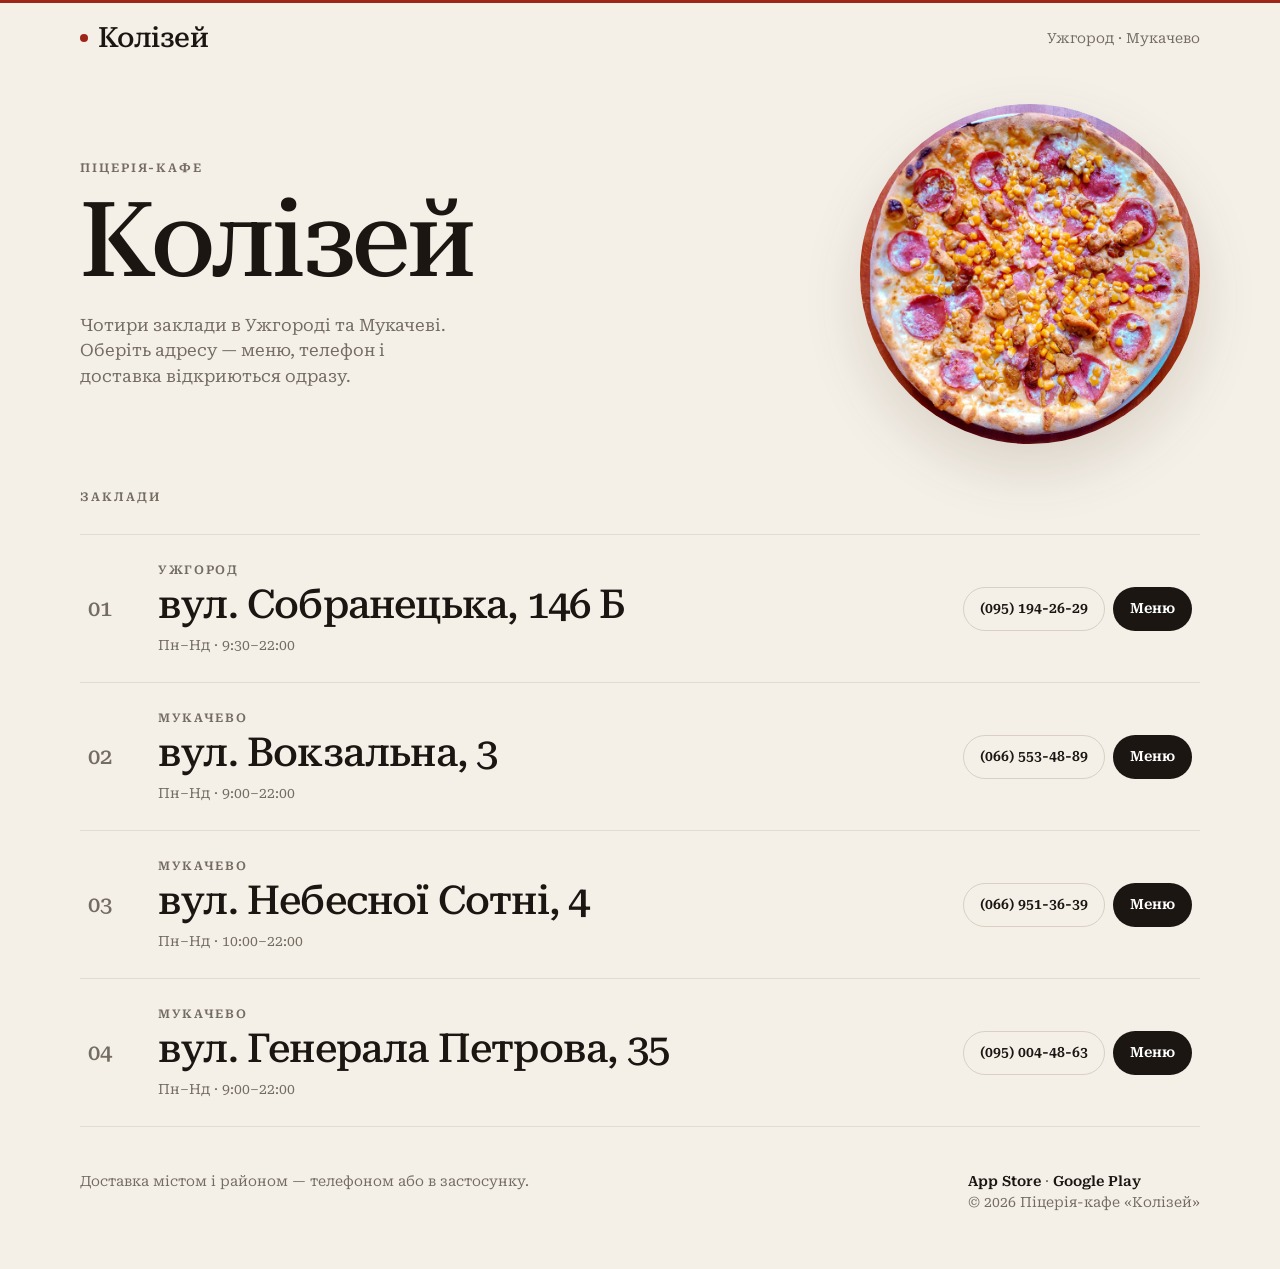
==== index.html @ 5df304d0 "." ====
<!DOCTYPE html>
<html lang="uk">
<head>
<meta charset="utf-8">
<meta name="viewport" content="width=device-width, initial-scale=1">
<title>Піцерія-кафе «Колізей»</title>
<meta name="description" content="Піцерія-кафе «Колізей» в Ужгороді та Мукачеві. Меню, години роботи, телефони і доставка.">
<meta name="theme-color" content="#f4f0e8">
<meta property="og:title" content="Піцерія-кафе «Колізей»">
<meta property="og:description" content="Піцерія-кафе «Колізей» в Ужгороді та Мукачеві. Меню, години роботи, телефони і доставка.">
<meta property="og:image" content="https://kolizey-pizza.com/img/pizza/Monaco.jpg">

<link rel="preconnect" href="https://fonts.googleapis.com">
<link rel="preconnect" href="https://fonts.gstatic.com" crossorigin>
<link href="https://fonts.googleapis.com/css2?family=Roboto+Serif:opsz,wght@8..144,400;8..144,500;8..144,600;8..144,700&display=swap" rel="stylesheet">
<link rel="icon" href="favicon.png">

<link rel="stylesheet" href="assets/style.css?v=11">

<script async src="https://www.googletagmanager.com/gtag/js?id=G-NY5XQ41CEL"></script>
<script>
  window.dataLayer = window.dataLayer || [];
  function gtag(){dataLayer.push(arguments);}
  gtag('js', new Date());
  gtag('config', 'G-NY5XQ41CEL');
</script>

</head>
<body>
<a class="skip" href="#places">До вмісту</a>

<header class="wrap site-header">
  <a class="brand" href="./"><i></i>Колізей</a>
  <span class="header-note">Ужгород · Мукачево</span>
</header>
<main class="wrap">
  <section class="hero">
    <div>
      <p class="eyebrow">Піцерія-кафе</p>
      <h1>Колізей</h1>
      <p class="lede">Чотири заклади в Ужгороді та Мукачеві. Оберіть адресу — меню, телефон і доставка відкриються одразу.</p>
    </div>
    <img class="hero-photo" src="assets/hero.jpg" alt="Піца Монако" width="840" height="840">
  </section>
  <p class="places-label" id="places">Заклади</p>
  <ul class="places">
    
<li class="place">
  <span class="place__n">01</span>
  <div>
    <span class="place__city">Ужгород</span>
    <h2 class="place__street">вул. Собранецька, 146 Б</h2>
    <p class="place__meta">Пн–Нд · 9:30–22:00</p>
  </div>
  <div class="place__actions">
    <a class="btn btn-ghost" href="tel:+380951942629">(095) 194-26-29</a>
    <a class="btn btn-solid" href="sobranecka/">Меню</a>
  </div>
</li>
<li class="place">
  <span class="place__n">02</span>
  <div>
    <span class="place__city">Мукачево</span>
    <h2 class="place__street">вул. Вокзальна, 3</h2>
    <p class="place__meta">Пн–Нд · 9:00–22:00</p>
  </div>
  <div class="place__actions">
    <a class="btn btn-ghost" href="tel:+380665534889">(066) 553-48-89</a>
    <a class="btn btn-solid" href="vokzal/">Меню</a>
  </div>
</li>
<li class="place">
  <span class="place__n">03</span>
  <div>
    <span class="place__city">Мукачево</span>
    <h2 class="place__street">вул. Небесної Сотні, 4</h2>
    <p class="place__meta">Пн–Нд · 10:00–22:00</p>
  </div>
  <div class="place__actions">
    <a class="btn btn-ghost" href="tel:+380669513639">(066) 951-36-39</a>
    <a class="btn btn-solid" href="artema/">Меню</a>
  </div>
</li>
<li class="place">
  <span class="place__n">04</span>
  <div>
    <span class="place__city">Мукачево</span>
    <h2 class="place__street">вул. Генерала Петрова, 35</h2>
    <p class="place__meta">Пн–Нд · 9:00–22:00</p>
  </div>
  <div class="place__actions">
    <a class="btn btn-ghost" href="tel:+380950044863">(095) 004-48-63</a>
    <a class="btn btn-solid" href="rosvyhovo/">Меню</a>
  </div>
</li>
  </ul>
</main>
<footer class="wrap home-foot">
  <p>Доставка містом і районом — телефоном або в застосунку.</p>
  <p><a href="https://apps.apple.com/ua/app/%D0%BF%D1%96%D1%86%D0%B5%D1%80%D1%96%D1%8F-%D0%BA%D0%B0%D1%84%D0%B5-%D0%BA%D0%BE%D0%BB%D1%96%D0%B7%D0%B5%D0%B9/id1487062703?l=ua">App Store</a> · <a href="https://play.google.com/store/apps/details?id=com.devseonet.coliseum">Google Play</a><br>© 2026 Піцерія-кафе «Колізей»</p>
</footer>
</body>
</html>
---- assets/style.css ----
:root {
  --paper: #f4f0e8;
  --paper-2: #fffcf7;
  --ink: #1b1612;
  --muted: #746b62;
  --line: #e3dad0;
  --red: #9c2418;
  --serif: "Roboto Serif", Georgia, serif;
  --text: "Roboto Serif", Georgia, serif;
  --shadow: 0 24px 60px rgba(70, 36, 12, 0.14);
}

*,
*::before,
*::after {
  box-sizing: border-box;
}

html {
  scroll-behavior: smooth;
}

body {
  margin: 0;
  min-height: 100%;
  color: var(--ink);
  background: var(--paper);
  font-family: var(--text);
  font-size: 16.5px;
  line-height: 1.5;
  text-rendering: optimizeLegibility;
  -webkit-font-smoothing: antialiased;
}

body::before {
  content: "";
  position: fixed;
  inset: 0 0 auto 0;
  height: 3px;
  background: var(--red);
  z-index: 40;
}

img {
  max-width: 100%;
  display: block;
}

a {
  color: inherit;
  text-decoration: none;
  -webkit-tap-highlight-color: transparent;
}

button,
input {
  font: inherit;
  color: inherit;
  -webkit-tap-highlight-color: transparent;
}

::selection {
  background: #f0d4cc;
}

:focus {
  outline: none;
}

:focus-visible {
  outline: 2px solid var(--red);
  outline-offset: 3px;
}

.skip {
  position: absolute;
  left: 16px;
  top: -48px;
  z-index: 50;
  background: var(--ink);
  color: white;
  padding: 8px 12px;
  border-radius: 8px;
}

.skip:focus {
  top: 12px;
}

.wrap {
  width: min(1120px, calc(100% - 40px));
  margin: 0 auto;
}

.site-header {
  display: flex;
  align-items: center;
  justify-content: space-between;
  min-height: 76px;
}

.brand {
  display: inline-flex;
  align-items: center;
  gap: 10px;
  font-family: var(--serif);
  font-size: 28px;
  font-weight: 500;
  letter-spacing: -0.02em;
  line-height: 1.15;
}

.brand i {
  width: 8px;
  height: 8px;
  border-radius: 50%;
  background: var(--red);
  display: block;
}

.header-note {
  color: var(--muted);
  font-size: 14px;
}

.hero {
  display: grid;
  grid-template-columns: minmax(0, 1.15fr) auto;
  gap: 20px;
  align-items: center;
  padding: 28px 0 8px;
}

.eyebrow {
  margin: 0 0 14px;
  color: var(--muted);
  font-size: 12px;
  font-weight: 600;
  letter-spacing: 0.16em;
  text-transform: uppercase;
}

h1 {
  margin: 0;
  font-family: var(--serif);
  font-size: clamp(64px, 9vw, 104px);
  font-weight: 500;
  line-height: 0.96;
  letter-spacing: -0.03em;
}

.lede {
  max-width: 38ch;
  margin: 22px 0 0;
  color: var(--muted);
  font-size: 17px;
  line-height: 1.5;
}

.hero-photo {
  width: 340px;
  height: 340px;
  object-fit: cover;
  border-radius: 50%;
  justify-self: end;
  box-shadow: var(--shadow);
}

.places {
  margin: 28px 0 8px;
  padding: 0;
  list-style: none;
}

.places-label {
  margin: 36px 0 8px;
  color: var(--muted);
  font-size: 12px;
  font-weight: 600;
  letter-spacing: 0.16em;
  text-transform: uppercase;
}

.place {
  display: grid;
  grid-template-columns: 52px minmax(0, 1fr) auto;
  gap: 8px 18px;
  align-items: center;
  padding: 26px 8px;
  border-top: 1px solid var(--line);
}

.place:last-child {
  border-bottom: 1px solid var(--line);
}

.place__n {
  font-family: var(--serif);
  font-style: normal;
  font-weight: 500;
  font-size: 22px;
  color: var(--muted);
}

.place__city {
  display: block;
  margin-bottom: 4px;
  color: var(--muted);
  font-size: 12px;
  font-weight: 600;
  letter-spacing: 0.14em;
  text-transform: uppercase;
}

.place__street {
  margin: 0;
  font-family: var(--serif);
  font-size: clamp(30px, 3.4vw, 40px);
  font-weight: 500;
  line-height: 1.1;
  letter-spacing: -0.02em;
}

.place__meta {
  margin: 8px 0 0;
  color: var(--muted);
  font-size: 14px;
}

.place__actions {
  display: flex;
  flex-wrap: wrap;
  gap: 8px;
}

.btn {
  display: inline-flex;
  align-items: center;
  justify-content: center;
  height: 44px;
  padding: 0 16px;
  border-radius: 999px;
  border: 1px solid transparent;
  font-size: 14px;
  font-weight: 600;
  white-space: nowrap;
  transition: background 0.15s ease, color 0.15s ease, border-color 0.15s ease;
}

.btn-solid {
  background: var(--ink);
  color: #fff;
}

.btn-solid:hover {
  background: var(--red);
}

.btn-ghost {
  background: transparent;
  border-color: #d9cfc4;
}

.btn-ghost:hover {
  background: var(--paper-2);
  border-color: var(--ink);
}

.home-foot {
  display: flex;
  justify-content: space-between;
  gap: 24px;
  padding: 36px 0 48px;
  color: var(--muted);
  font-size: 14px;
}

.home-foot a {
  color: var(--ink);
  font-weight: 600;
}

.home-foot p {
  margin: 0 0 8px;
}

.top {
  position: sticky;
  top: 0;
  z-index: 20;
  background: rgba(244, 240, 232, 0.92);
  backdrop-filter: blur(16px);
  border-bottom: 1px solid var(--line);
}

.top__row {
  display: grid;
  grid-template-columns: auto minmax(0, 1fr) auto auto;
  gap: 18px;
  align-items: center;
  min-height: 74px;
}

.back {
  display: inline-flex;
  align-items: center;
  gap: 8px;
  color: var(--muted);
  font-size: 14px;
  font-weight: 600;
}

.back svg {
  display: block;
}

.back:hover {
  color: var(--ink);
}

.loc strong {
  display: block;
  font-family: var(--serif);
  font-size: 26px;
  font-weight: 500;
  line-height: 1.15;
  letter-spacing: -0.02em;
}

.loc span {
  display: block;
  margin-top: 4px;
  color: var(--muted);
  font-size: 13px;
}

.search {
  width: 220px;
  background: transparent;
  border: 0;
  border-bottom: 1px solid var(--line);
  padding: 8px 0;
  border-radius: 0;
}

.search::placeholder {
  color: #a3988d;
}

.search:focus {
  outline: none;
  border-bottom-color: var(--ink);
}

.cats {
  display: flex;
  gap: 0 22px;
  overflow-x: auto;
  padding: 0 0 0;
  scrollbar-width: none;
}

.cats::-webkit-scrollbar {
  display: none;
}

.cats a {
  flex: 0 0 auto;
  padding: 11px 0 12px;
  color: var(--muted);
  font-size: 14px;
  font-weight: 600;
  border-bottom: 2px solid transparent;
}

.cats a:hover,
.cats a.is-active {
  color: var(--ink);
}

.cats a.is-active {
  border-bottom-color: var(--red);
}

.menu-main {
  padding-top: 12px;
}

.block {
  padding-top: 8px;
  scroll-margin-top: 168px;
}

.block__head {
  display: flex;
  align-items: baseline;
  justify-content: space-between;
  gap: 16px;
  margin-top: 36px;
}

.block__head h2 {
  margin: 0;
  font-family: var(--serif);
  font-size: clamp(34px, 4vw, 44px);
  font-weight: 500;
  letter-spacing: -0.02em;
  line-height: 1.1;
}

.block__head span {
  color: var(--muted);
  font-size: 14px;
  font-variant-numeric: tabular-nums;
}

.dishes {
  display: grid;
  grid-template-columns: 1fr;
  margin-top: 8px;
}

.dish,
.row {
  display: grid;
  gap: 14px 16px;
  align-items: center;
  padding: 14px 0;
  border-bottom: 1px solid var(--line);
}

.dish {
  grid-template-columns: 180px minmax(0, 1fr) auto;
}

.dish--plain {
  grid-template-columns: minmax(0, 1fr) auto;
}

.photo {
  width: 180px;
  height: 180px;
  border-radius: 18px;
  overflow: hidden;
  background: #ebe3d8;
}

.photo img {
  width: 100%;
  height: 100%;
  object-fit: cover;
}

.photo.is-off img {
  visibility: hidden;
}

.dish h3,
.row h3,
.row h4 {
  margin: 0;
  font-size: 16px;
  font-weight: 600;
  letter-spacing: -0.01em;
  line-height: 1.25;
}

.dish p,
.row p {
  margin: 3px 0 0;
  color: var(--muted);
  font-size: 13.5px;
  line-height: 1.4;
}

.offers {
  display: flex;
  flex-direction: column;
  align-items: flex-end;
  gap: 12px;
}

.offer {
  text-align: right;
}

.amt {
  display: block;
  color: var(--muted);
  font-size: 12px;
}

.price {
  font-weight: 700;
  font-variant-numeric: tabular-nums;
  font-size: 16px;
  white-space: nowrap;
}

.price small {
  font-weight: 500;
  font-size: 12px;
  color: var(--muted);
}

.group h3 {
  margin: 28px 0 2px;
  color: var(--muted);
  font-family: var(--text);
  font-size: 13px;
  font-weight: 600;
  letter-spacing: 0.04em;
}

.row {
  grid-template-columns: minmax(0, 1fr) auto;
}

.empty {
  margin: 48px 0;
  color: var(--muted);
  font-size: 18px;
}

.site-foot {
  margin-top: 56px;
  padding-bottom: 40px;
}

.foot-grid {
  display: grid;
  grid-template-columns: 1.2fr 0.8fr;
  gap: 28px;
  padding-top: 8px;
}

.site-foot h2 {
  margin: 0 0 12px;
  font-family: var(--serif);
  font-size: 36px;
  font-weight: 500;
}

.site-foot p,
.site-foot a {
  margin: 0;
}

.contact-line {
  margin-top: 6px;
  color: var(--muted);
}

.phone-link {
  display: inline-block;
  margin-top: 12px;
  font-size: 20px;
  font-weight: 700;
  letter-spacing: -0.02em;
}

.phone-link:hover {
  color: var(--red);
}

.foot-links {
  display: flex;
  flex-wrap: wrap;
  gap: 10px 18px;
  align-content: start;
  justify-content: end;
  padding-top: 52px;
}

.foot-links a {
  font-weight: 600;
  font-size: 14px;
  border-bottom: 1px solid var(--line);
  padding-bottom: 2px;
}

.foot-links a:hover {
  border-bottom-color: var(--ink);
}

.map {
  width: 100%;
  height: 300px;
  margin-top: 28px;
  border: 0;
  border-radius: 20px;
  background: #e7e0d6;
}

.copy {
  margin-top: 22px !important;
  color: var(--muted);
  font-size: 13px;
}

.other {
  display: flex;
  flex-wrap: wrap;
  gap: 8px 18px;
  margin-top: 18px;
  color: var(--muted);
  font-size: 14px;
}

.other a {
  color: var(--ink);
  font-weight: 600;
}

@media (min-width: 860px) {
  .cats {
    flex-wrap: wrap;
    overflow: visible;
    column-gap: 18px;
    row-gap: 0;
  }

  .dishes {
    grid-template-columns: 1fr 1fr;
    column-gap: 48px;
  }

  .dish {
    grid-template-columns: 220px minmax(0, 1fr) auto;
  }

  .photo {
    width: 220px;
    height: 220px;
    border-radius: 20px;
  }
}

@media (max-width: 800px) {
  .hero {
    grid-template-columns: 1fr;
    padding-top: 12px;
  }

  .hero-photo {
    display: none;
  }

  .place {
    grid-template-columns: 36px minmax(0, 1fr);
  }

  .place__actions {
    grid-column: 2;
  }

  .home-foot,
  .foot-grid {
    grid-template-columns: 1fr;
  }

  .home-foot {
    flex-direction: column;
  }

  .top__row {
    display: flex;
    flex-wrap: wrap;
    align-items: center;
    gap: 8px 12px;
    padding: 12px 0 6px;
    min-height: 0;
  }

  .back {
    order: 1;
  }

  .call {
    order: 2;
    margin-left: auto;
  }

  .loc {
    order: 3;
    flex: 1 0 100%;
  }

  .search {
    order: 4;
    flex: 1 0 100%;
    width: 100%;
  }

  .back span {
    position: absolute;
    width: 1px;
    height: 1px;
    overflow: hidden;
    clip: rect(0 0 0 0);
  }

  .foot-links {
    justify-content: start;
    padding-top: 8px;
  }

  .call span {
    display: none;
  }

  .call::after {
    content: "Дзвінок";
  }
}

@media (prefers-reduced-motion: reduce) {
  html {
    scroll-behavior: auto;
  }

  .btn {
    transition: none;
  }
}
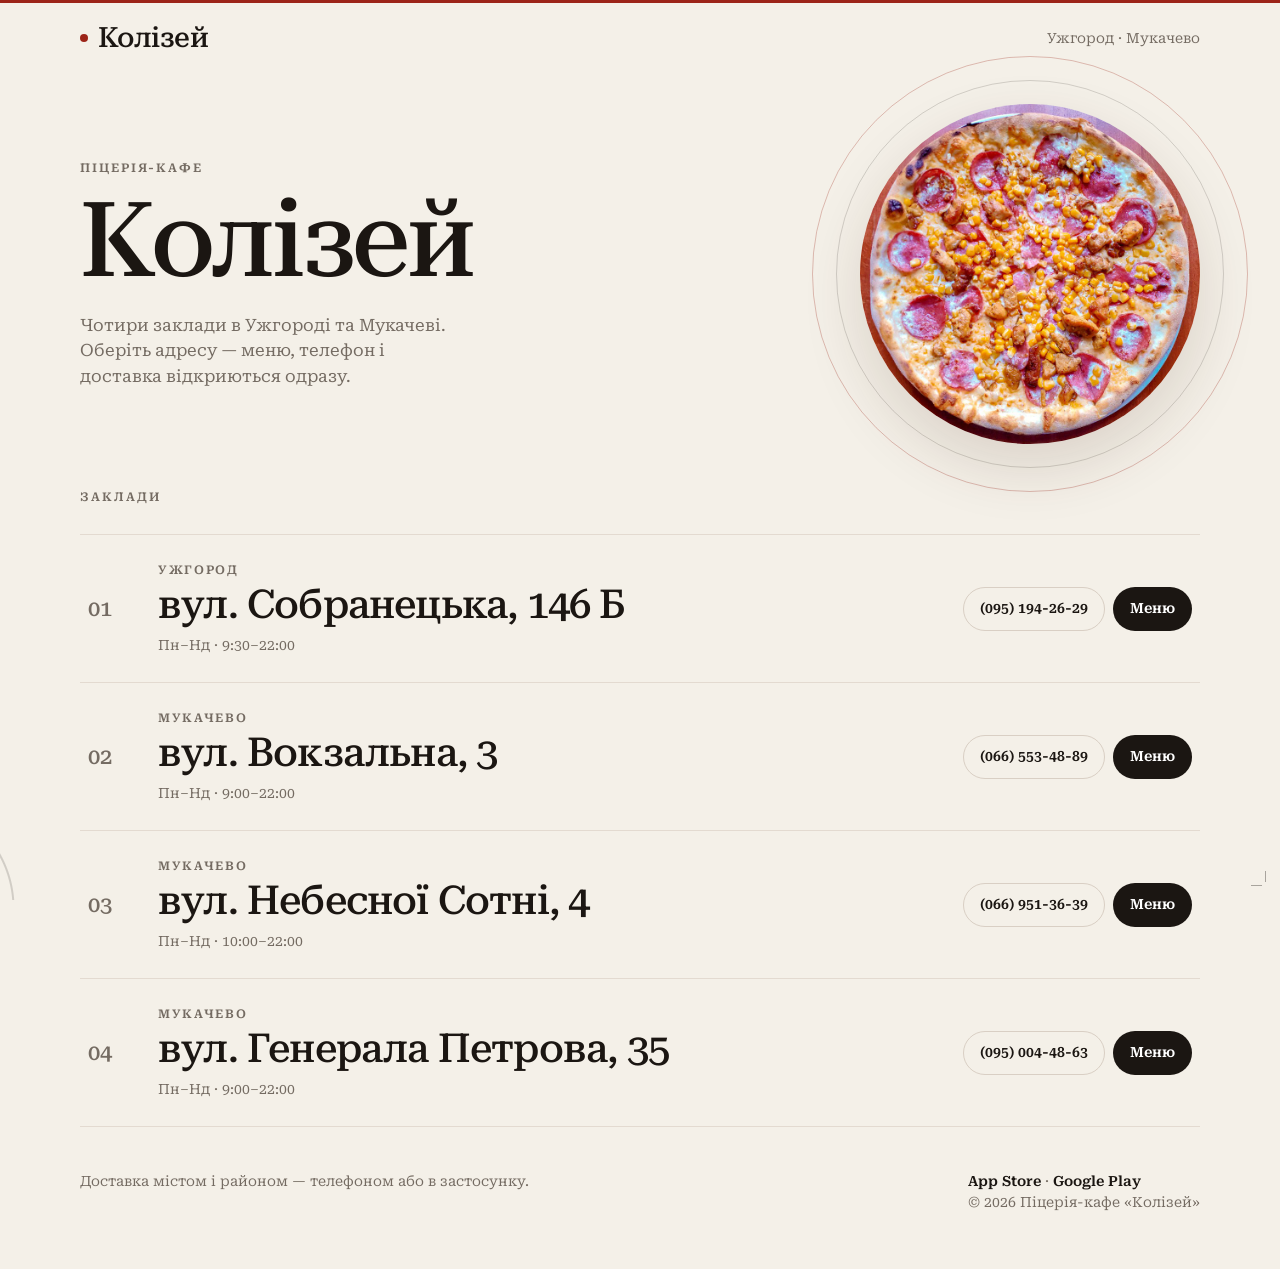
==== commit 7c9e0d8d: "." ====
--- a/index.html
+++ b/index.html
@@ -15,7 +15,7 @@
 <link href="https://fonts.googleapis.com/css2?family=Roboto+Serif:opsz,wght@8..144,400;8..144,500;8..144,600;8..144,700&display=swap" rel="stylesheet">
 <link rel="icon" href="favicon.png">
 
-<link rel="stylesheet" href="assets/style.css?v=11">
+<link rel="stylesheet" href="assets/style.css?v=16">
 
 <script async src="https://www.googletagmanager.com/gtag/js?id=G-NY5XQ41CEL"></script>
 <script>
@@ -26,7 +26,7 @@
 </script>
 
 </head>
-<body>
+<body class="home">
 <a class="skip" href="#places">До вмісту</a>
 
 <header class="wrap site-header">
@@ -40,7 +40,9 @@
       <h1>Колізей</h1>
       <p class="lede">Чотири заклади в Ужгороді та Мукачеві. Оберіть адресу — меню, телефон і доставка відкриються одразу.</p>
     </div>
-    <img class="hero-photo" src="assets/hero.jpg" alt="Піца Монако" width="840" height="840">
+    <div class="hero-mark">
+      <img class="hero-photo" src="assets/hero.jpg" alt="Піца Монако" width="840" height="840">
+    </div>
   </section>
   <p class="places-label" id="places">Заклади</p>
   <ul class="places">
--- a/assets/style.css
+++ b/assets/style.css
@@ -24,7 +24,22 @@
   margin: 0;
   min-height: 100%;
   color: var(--ink);
-  background: var(--paper);
+  background-color: var(--paper);
+  background-image:
+    linear-gradient(rgba(27, 22, 18, 0.35), rgba(27, 22, 18, 0.35)),
+    linear-gradient(rgba(27, 22, 18, 0.35), rgba(27, 22, 18, 0.35)),
+    radial-gradient(circle at -96px calc(100% + 8px), transparent 108px, rgba(27, 22, 18, 0.16) 109px, rgba(27, 22, 18, 0.16) 110px, transparent 111px);
+  background-repeat: no-repeat;
+  background-size:
+    11px 1px,
+    1px 11px,
+    auto;
+  background-position:
+    calc(100% - 18px) calc(100% - 14px),
+    calc(100% - 14px) calc(100% - 18px),
+    0 0;
+  background-attachment: fixed;
+  overflow-x: clip;
   font-family: var(--text);
   font-size: 16.5px;
   line-height: 1.5;
@@ -157,13 +172,44 @@
   line-height: 1.5;
 }
 
+.hero-mark {
+  position: relative;
+  width: 340px;
+  height: 340px;
+  justify-self: end;
+}
+
 .hero-photo {
   width: 340px;
   height: 340px;
   object-fit: cover;
   border-radius: 50%;
-  justify-self: end;
   box-shadow: var(--shadow);
+  position: relative;
+  z-index: 1;
+}
+
+.home .hero-mark::before,
+.home .hero-mark::after {
+  content: "";
+  position: absolute;
+  left: 50%;
+  top: 50%;
+  border-radius: 50%;
+  transform: translate(-50%, -50%);
+  pointer-events: none;
+}
+
+.home .hero-mark::before {
+  width: 388px;
+  height: 388px;
+  border: 1px solid rgba(27, 22, 18, 0.16);
+}
+
+.home .hero-mark::after {
+  width: 436px;
+  height: 436px;
+  border: 1px solid rgba(156, 36, 24, 0.28);
 }
 
 .places {
@@ -642,7 +688,7 @@
     padding-top: 12px;
   }
 
-  .hero-photo {
+  .hero-mark {
     display: none;
   }
 
